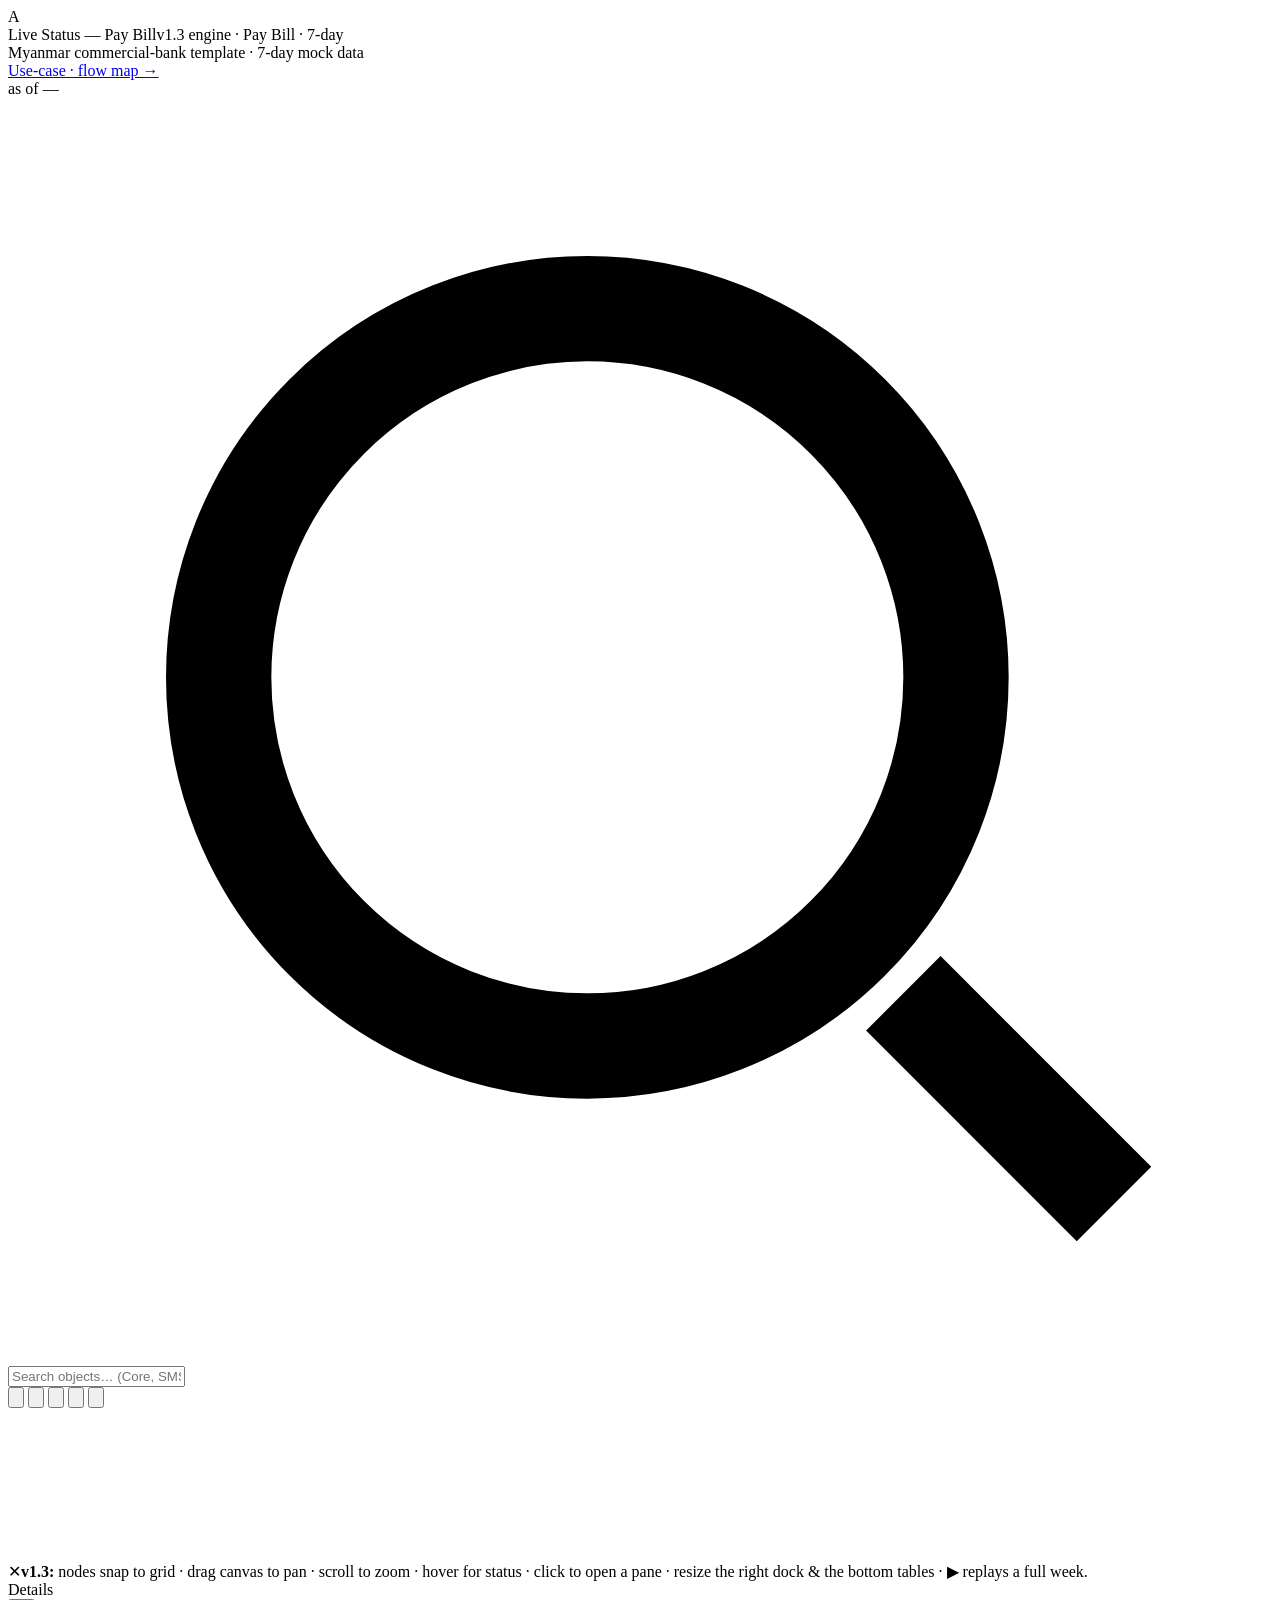
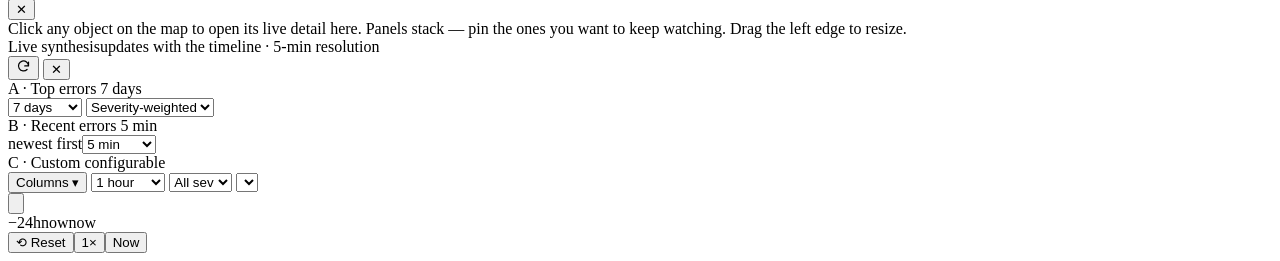
==== index.html @ 9f7d7e4c "Site: pages, assets, docs, tooling (Pay Bill health-check demo)" ====
<!DOCTYPE html>
<html lang="en" data-theme="dark">
<head>
<meta charset="utf-8"/>
<meta name="viewport" content="width=device-width, initial-scale=1"/>
<title>Adeptio Live Status — Pay Bill · Myanmar Bank</title>
<!-- markup + boot only. Styles, data and engine are separate files, all loaded
     with plain <link>/<script src> so this opens straight off disk (file://). -->
<link rel="stylesheet" href="assets/styles.css"/>
</head>
<body>
<div class="app">
  <div class="topbar">
    <div class="brand"><div class="logo">A</div>
      <div><div class="t">Live Status — Pay&nbsp;Bill<span class="ver">v1.3 engine · Pay Bill · 7-day</span></div><div class="s">Myanmar commercial-bank template · 7-day mock data</div></div>
    </div>
    <!--SF-STRIP-START--><a class="navchip" href="flow-instrumentation.html" title="Open the use-case flow map (page 2)">Use-case &middot; flow map &rarr;</a><!--SF-STRIP-END-->
    <div class="spacer"></div>
    <div class="summary" id="summary"></div>
    <div class="freshness"><span class="livedot" id="livedot"></span><span id="asof">as of —</span></div>
    <div class="search"><svg viewBox="0 0 24 24" fill="none" stroke="currentColor" stroke-width="2"><circle cx="11" cy="11" r="7"/><path d="M21 21l-4-4"/></svg><input id="search" placeholder="Search objects… (Core, SMS)" autocomplete="off"/></div>
    <div class="tools">
      <button class="tbtn on" id="tabtoggle" title="Toggle live tables"><svg viewBox="0 0 24 24" fill="none" stroke="currentColor" stroke-width="2"><rect x="3" y="4" width="18" height="16" rx="2"/><path d="M3 10h18M9 10v10M15 10v10"/></svg></button>
      <button class="tbtn" id="zoomout" title="Zoom out"><svg viewBox="0 0 24 24" fill="none" stroke="currentColor" stroke-width="2"><circle cx="11" cy="11" r="7"/><path d="M21 21l-4-4M8 11h6"/></svg></button>
      <button class="tbtn" id="zoomin" title="Zoom in"><svg viewBox="0 0 24 24" fill="none" stroke="currentColor" stroke-width="2"><circle cx="11" cy="11" r="7"/><path d="M21 21l-4-4M11 8v6M8 11h6"/></svg></button>
      <button class="tbtn" id="fit" title="Fit to screen"><svg viewBox="0 0 24 24" fill="none" stroke="currentColor" stroke-width="2"><path d="M4 9V4h5M20 9V4h-5M4 15v5h5M20 15v5h-5"/></svg></button>
      <button class="tbtn" id="theme" title="Toggle light / dark"><svg id="themeicon" viewBox="0 0 24 24" fill="none" stroke="currentColor" stroke-width="2"><path d="M21 12.8A9 9 0 1111.2 3 7 7 0 0021 12.8z"/></svg></button>
    </div>
  </div>

  <div class="stage" id="stage">
    <div class="grid-bg"></div>
    <svg class="canvas" id="canvas"><g id="viewport"><g id="links"></g><g id="nodes"></g></g></svg>
    <div class="hint" id="hint"><span class="x" id="hintx">✕</span><b>v1.3:</b> nodes snap to grid · drag canvas to pan · scroll to zoom · hover for status · click to open a pane · resize the right dock &amp; the bottom tables · ▶ replays a full week.</div>
    <div class="scenario" id="scenario"></div>
    <div class="hovercard" id="hovercard"></div>
    <div class="legend" id="legend"></div>
    <aside class="dock" id="dock">
      <div class="dockresizer" id="dockresizer" title="Drag to resize"></div>
      <div class="dock-h"><span class="t">Details</span><span class="c" id="dockcount"></span>
        <div style="margin-left:auto;display:flex;gap:4px"><button class="iconbtn" id="closeall" title="Close all">✕</button></div>
      </div>
      <div class="dock-body" id="dockbody"><div class="empty">Click any object on the map to open its live detail here. Panels stack — pin the ones you want to keep watching. Drag the left edge to resize.</div></div>
    </aside>
  </div>

  <!-- BOTTOM LIVE TABLES -->
  <div class="bottom" id="bottom">
    <div class="bhandle" id="bhandle" title="Drag to resize height"></div>
    <div class="bhead">
      <span class="bt">Live synthesis</span><span class="bsub" id="bsub">updates with the timeline · 5-min resolution</span>
      <div class="bacts">
        <span class="bsub" id="brefresh"></span>
        <button class="iconbtn" id="brefreshbtn" title="Refresh tables now"><svg viewBox="0 0 24 24" width="15" height="15" fill="none" stroke="currentColor" stroke-width="2" stroke-linecap="round" stroke-linejoin="round"><path d="M20 11a8 8 0 10-2.3 5.7M20 5v6h-6"/></svg></button>
        <button class="iconbtn" id="bclose" title="Close tables">✕</button>
      </div>
    </div>
    <div class="btables" id="btables">
      <section class="btbl" id="tblA" style="width:34%">
        <div class="btbl-h"><span class="tt">A · Top errors <span class="tag" id="aTag">7 days</span></span>
          <div class="ctrls">
            <select class="mini" id="aWin" title="Time frame"><option value="5m">5 min</option><option value="15m">15 min</option><option value="1h">1 hour</option><option value="3h">3 hours</option><option value="6h">6 hours</option><option value="12h">12 hours</option><option value="24h">24 hours</option><option value="2d">2 days</option><option value="7d" selected>7 days</option></select>
            <select class="mini" id="aRank" title="Rank by"><option value="sev">Severity-weighted</option><option value="down">Downtime</option><option value="ev">Event count</option></select>
          </div>
        </div>
        <div class="tblwrap" id="aWrap"></div>
      </section>
      <div class="vdiv" data-l="tblA" style="width:6px;cursor:col-resize;background:transparent"></div>
      <section class="btbl" id="tblB" style="width:34%">
        <div class="btbl-h"><span class="tt">B · Recent errors <span class="tag" id="bTag">5 min</span></span><div class="ctrls"><span class="bsub">newest first</span><select class="mini" id="bWinSel" title="Time frame"><option value="5m" selected>5 min</option><option value="15m">15 min</option><option value="1h">1 hour</option><option value="3h">3 hours</option><option value="6h">6 hours</option><option value="12h">12 hours</option><option value="24h">24 hours</option><option value="2d">2 days</option><option value="7d">7 days</option></select></div></div>
        <div class="tblwrap" id="bWrap"></div>
      </section>
      <div class="vdiv" data-l="tblB" style="width:6px;cursor:col-resize;background:transparent"></div>
      <section class="btbl" id="tblC">
        <div class="btbl-h"><span class="tt">C · Custom <span class="tag">configurable</span></span>
          <div class="ctrls">
            <button class="mini" id="cCols" title="Choose columns">Columns ▾</button>
            <select class="mini" id="cWin" title="Time frame"><option value="5m">5 min</option><option value="15m">15 min</option><option value="1h" selected>1 hour</option><option value="3h">3 hours</option><option value="6h">6 hours</option><option value="12h">12 hours</option><option value="24h">24 hours</option><option value="2d">2 days</option><option value="7d">7 days</option></select>
            <select class="mini" id="cSev" title="Severity"><option value="all">All sev</option><option value="crit">Critical</option><option value="warn">Warn+</option></select>
            <select class="mini" id="cNode" title="Node"></select>
          </div>
        </div>
        <div class="tblwrap" id="cWrap"></div>
        <div class="colmenu" id="colmenu"></div>
      </section>
    </div>
  </div>

  <!-- TIMELINE -->
  <div class="timeline">
    <button class="play" id="playbtn" title="Play / pause 7-day replay"><svg id="playicon" viewBox="0 0 24 24" fill="currentColor"><path d="M8 5v14l11-7z"/></svg></button>
    <div class="tl-mid">
      <div class="tl-top"><span id="tlstart">−24h</span><span class="cur" id="tlcur">now</span><span id="tlend">now</span></div>
      <div class="track" id="track"><div id="bands"></div><div id="hticks"></div><div class="fill" id="fill"></div><div class="head" id="head"></div><div class="ghost" id="ghost"></div></div>
    </div>
    <div class="tl-right"><button class="speed" id="resetbtn" title="Reset all — restart from the beginning">⟲ Reset</button><button class="speed" id="speed" title="Playback speed">1×</button><button class="speed" id="nowbtn" title="Jump to now">Now</button></div>
  </div>
</div>

<!-- 1 · topology + objective definitions (no series) -->
<script src="data/manifest.js"></script>
<!-- 2 · frozen week: seven 288-step day slices, stitched by the engine -->
<script src="data/log_day1.js"></script>
<script src="data/log_day2.js"></script>
<script src="data/log_day3.js"></script>
<script src="data/log_day4.js"></script>
<script src="data/log_day5.js"></script>
<script src="data/log_day6.js"></script>
<script src="data/log_day7.js"></script>
<!-- 3 · engine: hydrate → render → interact -->
<script src="assets/engine.js"></script>
</body>
</html>
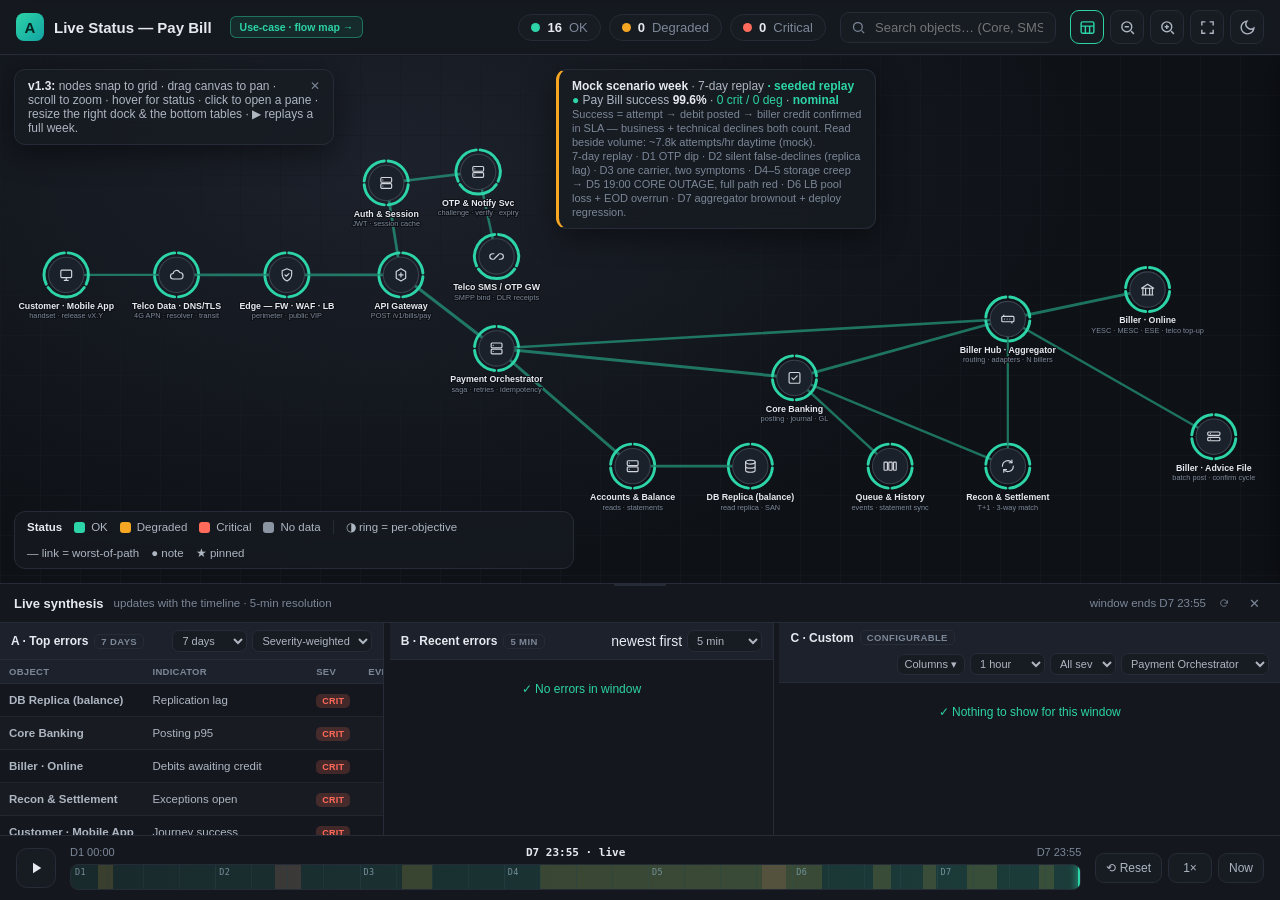
==== commit 3780f768: "Seeded deterministic replay (mulberry32); repo hosts without day logs; docs updated" ====
--- a/index.html
+++ b/index.html
@@ -99,7 +99,13 @@
 
 <!-- 1 · topology + objective definitions (no series) -->
 <script src="data/manifest.js"></script>
-<!-- 2 · frozen week: seven 288-step day slices, stitched by the engine -->
+<!--ADEPTIO-LOGS-START
+     2 · materialised week (OPTIONAL). This repo ships in SEEDED REPLAY mode: the
+     engine regenerates the identical canonical week from ADEPTIO_SEED, so no day
+     files are needed and GitHub Pages serves it with no 404s. To switch to
+     materialised mode, drop data/log_day1..7.js in and delete the two comment
+     delimiters below. See data/README.md. -->
+<!--
 <script src="data/log_day1.js"></script>
 <script src="data/log_day2.js"></script>
 <script src="data/log_day3.js"></script>
@@ -107,6 +113,8 @@
 <script src="data/log_day5.js"></script>
 <script src="data/log_day6.js"></script>
 <script src="data/log_day7.js"></script>
+-->
+<!--ADEPTIO-LOGS-END-->
 <!-- 3 · engine: hydrate → render → interact -->
 <script src="assets/engine.js"></script>
 </body>
--- a/assets/styles.css
+++ b/assets/styles.css
@@ -0,0 +1,195 @@
+/* Adeptio Live Status — Pay Bill · stylesheet (extracted verbatim from the single-file build) */
+:root{
+  --ok:#2dd4a7; --warn:#f5a623; --crit:#ff6b5a; --unk:#8b94a3; --maint:#7aa2ff;
+  --font:-apple-system,BlinkMacSystemFont,"Segoe UI",Roboto,Inter,Arial,sans-serif;
+  --mono:"SF Mono",ui-monospace,Menlo,Consolas,monospace;
+  --dockW:390px; --bh:252px;
+}
+html[data-theme="dark"]{
+  --bg:#0e1116; --bg2:#0b0e13; --panel:#171b22; --panel2:#1c212b; --glass:rgba(23,27,34,.74);
+  --ink:#e6eaf0; --ink2:#aeb6c2; --muted:#7c8798; --line:#262c37; --line2:#2f37436e;
+  --node:#1b212b; --nodeStroke:#39424f; --grid:#171c24; --accent:#2dd4a7; --shadow:0 8px 30px rgba(0,0,0,.45);
+  --chipink:#2dd4a7; --chipbg:rgba(45,212,167,.10); --chipline:rgba(45,212,167,.42);
+  --zebra:rgba(255,255,255,.015);
+}
+html[data-theme="light"]{
+  --bg:#eef1f5; --bg2:#e7ebf0; --panel:#ffffff; --panel2:#f6f8fa; --glass:rgba(255,255,255,.80);
+  --ink:#161a20; --ink2:#3b4452; --muted:#6b7482; --line:#e2e7ee; --line2:#eef1f5;
+  --node:#ffffff; --nodeStroke:#cdd5df; --grid:#e6eaf0; --accent:#0e8a5f; --shadow:0 8px 30px rgba(20,30,50,.12);
+  --ok:#0e8a5f; --warn:#b45309; --crit:#ce3b24; --unk:#6b7280; --maint:#3b62c4; --zebra:rgba(20,30,50,.015);
+  --chipink:#0a6e4c; --chipbg:rgba(14,138,95,.09); --chipline:rgba(14,138,95,.34);
+}
+*{box-sizing:border-box}
+html,body{height:100%;margin:0}
+body{background:var(--bg);color:var(--ink);font-family:var(--font);font-size:14px;overflow:hidden;-webkit-font-smoothing:antialiased}
+button{font-family:inherit;color:inherit}
+.app{display:grid;grid-template-rows:auto 1fr auto auto;height:100vh;width:100vw}
+
+/* top bar */
+.topbar{display:flex;align-items:center;gap:14px;padding:10px 16px;background:var(--glass);backdrop-filter:blur(12px) saturate(140%);border-bottom:1px solid var(--line);z-index:20}
+.brand{display:flex;align-items:center;gap:10px;min-width:0}
+.logo{width:28px;height:28px;border-radius:8px;background:linear-gradient(135deg,#2dd4a7,#12a3a3);color:#04241f;font-weight:800;display:flex;align-items:center;justify-content:center;font-size:15px;flex:0 0 auto}
+.brand .t{font-weight:650;font-size:15px;white-space:nowrap}
+.brand .s{color:var(--muted);font-size:12px;white-space:nowrap}
+.ver{font-size:10.5px;font-weight:700;color:var(--accent);border:1px solid var(--accent);border-radius:6px;padding:1px 6px;margin-left:6px}
+/* page-2 link chip — sits beside the version chip; tuned for both themes */
+.navchip{display:inline-flex;align-items:center;gap:5px;flex:none;font-size:10.5px;font-weight:700;
+  color:var(--chipink);background:var(--chipbg);border:1px solid var(--chipline);border-radius:6px;
+  padding:4px 9px;margin-left:4px;text-decoration:none;white-space:nowrap}
+.navchip:hover{border-color:var(--chipink)}
+.navchip:focus-visible{outline:2px solid var(--chipink);outline-offset:2px}
+.spacer{flex:1}
+.summary{display:flex;gap:8px;align-items:center}
+.scount{display:flex;align-items:center;gap:7px;background:var(--panel);border:1px solid var(--line);border-radius:999px;padding:5px 12px;font-size:13px;font-variant-numeric:tabular-nums}
+.scount .dot{width:9px;height:9px;border-radius:50%}
+.scount b{font-weight:700}
+.freshness{display:flex;align-items:center;gap:7px;color:var(--muted);font-size:12px;white-space:nowrap}
+.livedot{width:8px;height:8px;border-radius:50%;background:var(--ok);animation:pulse 2s infinite}
+@keyframes pulse{0%{box-shadow:0 0 0 0 rgba(45,212,167,.5)}70%{box-shadow:0 0 0 7px rgba(45,212,167,0)}100%{box-shadow:0 0 0 0 rgba(45,212,167,0)}}
+.tools{display:flex;gap:6px;align-items:center}
+.tbtn{width:34px;height:34px;border-radius:9px;border:1px solid var(--line);background:var(--panel);color:var(--ink2);cursor:pointer;display:flex;align-items:center;justify-content:center;transition:.15s}
+.tbtn:hover{border-color:var(--accent);color:var(--ink)}
+.tbtn.on{border-color:var(--accent);color:var(--accent)}
+.tbtn svg{width:17px;height:17px}
+.search{display:flex;align-items:center;gap:7px;background:var(--panel);border:1px solid var(--line);border-radius:9px;padding:6px 10px;min-width:140px}
+.search input{background:none;border:none;outline:none;color:var(--ink);width:100%;font-size:13px}
+.search svg{width:15px;height:15px;color:var(--muted);flex:0 0 auto}
+
+/* stage */
+.stage{position:relative;overflow:hidden;background:radial-gradient(1200px 700px at 30% 20%, var(--panel2), transparent 60%),var(--bg)}
+.grid-bg{position:absolute;inset:0;background-image:linear-gradient(var(--grid) 1px,transparent 1px),linear-gradient(90deg,var(--grid) 1px,transparent 1px);background-size:40px 40px;opacity:.5;pointer-events:none}
+svg.canvas{position:absolute;inset:0;width:100%;height:100%;cursor:grab}
+svg.canvas.panning{cursor:grabbing}
+.link{fill:none;stroke-linecap:round;transition:stroke .4s}
+.link.flow{stroke-dasharray:1 10;animation:dash 1.1s linear infinite}
+@keyframes dash{to{stroke-dashoffset:-22}}
+.node{cursor:pointer}
+.node .body{fill:var(--node);stroke:var(--nodeStroke);stroke-width:1.5;transition:filter .2s}
+.node.sel .body{stroke:var(--accent);stroke-width:2.5}
+.node .ic{stroke:var(--ink);stroke-width:1.7;fill:none;stroke-linecap:round;stroke-linejoin:round;opacity:.9}
+.node .lbl{fill:var(--ink);font-size:12px;font-weight:600;text-anchor:middle;paint-order:stroke;stroke:var(--bg);stroke-width:3px;stroke-linejoin:round}
+.node .ip{fill:var(--muted);font-size:10px;text-anchor:middle;paint-order:stroke;stroke:var(--bg);stroke-width:3px}
+.node.dim{opacity:.28;transition:opacity .2s}
+.arc{fill:none;stroke-width:4;stroke-linecap:round;transition:stroke .4s}
+.notebadge{fill:var(--maint)} .pin{fill:var(--warn)}
+.selring{fill:none;stroke:var(--accent);stroke-width:1.5;opacity:.5;stroke-dasharray:3 4}
+
+.hovercard{position:absolute;z-index:30;min-width:220px;max-width:280px;background:var(--glass);backdrop-filter:blur(14px) saturate(140%);border:1px solid var(--line);border-radius:12px;box-shadow:var(--shadow);padding:11px 13px;pointer-events:none;opacity:0;transform:translateY(4px);transition:opacity .12s,transform .12s}
+.hovercard.on{opacity:1;transform:translateY(0)}
+.hc-h{display:flex;align-items:center;gap:8px;margin-bottom:7px}
+.hc-h .nm{font-weight:650;font-size:13.5px}
+.pill{font-size:10.5px;font-weight:700;padding:2px 8px;border-radius:999px;text-transform:uppercase;letter-spacing:.03em}
+.hc-row{display:flex;align-items:center;gap:8px;margin:5px 0;font-size:12px}
+.hc-row .k{color:var(--ink2);flex:1;min-width:0}
+.hc-row .v{font-variant-numeric:tabular-nums;color:var(--ink);font-family:var(--mono);font-size:11.5px}
+.sd{width:8px;height:8px;border-radius:50%;flex:0 0 auto}
+.hc-foot{margin-top:8px;font-size:11px;color:var(--accent);font-weight:600}
+.spark{display:block}
+
+/* dock */
+.dock{position:absolute;top:0;right:0;bottom:0;width:var(--dockW);max-width:88vw;background:var(--glass);backdrop-filter:blur(16px) saturate(140%);border-left:1px solid var(--line);display:flex;flex-direction:column;transform:translateX(100%);transition:transform .28s cubic-bezier(.4,0,.2,1);z-index:25;box-shadow:var(--shadow)}
+.dock.open{transform:translateX(0)}
+.dockresizer{position:absolute;left:-4px;top:0;bottom:0;width:9px;cursor:col-resize;z-index:26}
+.dockresizer::after{content:"";position:absolute;left:3px;top:50%;transform:translateY(-50%);width:3px;height:44px;border-radius:3px;background:var(--line)}
+.dockresizer:hover::after{background:var(--accent)}
+.dock-h{display:flex;align-items:center;gap:8px;padding:11px 13px;border-bottom:1px solid var(--line)}
+.dock-h .t{font-weight:650;font-size:13px}
+.dock-h .c{color:var(--muted);font-size:12px}
+.dock-body{overflow-y:auto;padding:10px;display:flex;flex-direction:column;gap:10px}
+.pane{background:var(--panel);border:1px solid var(--line);border-radius:12px;overflow:hidden}
+.pane-h{display:flex;align-items:center;gap:9px;padding:10px 12px;border-bottom:1px solid var(--line);background:var(--panel2)}
+.pane-h .ic{width:22px;height:22px;flex:0 0 auto;color:var(--ink2)}
+.pane-h .nm{font-weight:650;font-size:13px}
+.pane-h .meta{font-size:11px;color:var(--muted);font-family:var(--mono)}
+.pane-h .acts{margin-left:auto;display:flex;gap:4px}
+.iconbtn{width:24px;height:24px;border-radius:7px;border:1px solid transparent;background:none;color:var(--muted);cursor:pointer;display:flex;align-items:center;justify-content:center}
+.iconbtn:hover{background:var(--panel2);border-color:var(--line);color:var(--ink)}
+.iconbtn.act{color:var(--warn)}
+.pane-body{padding:10px 12px}
+.obj{padding:8px 0;border-bottom:1px solid var(--line2)}.obj:last-child{border-bottom:none}
+.obj-h{display:flex;align-items:center;gap:8px}
+.obj-h .k{flex:1;font-size:12.5px}.obj-h .v{font-family:var(--mono);font-size:12px;color:var(--ink2)}
+.obj .sub{display:flex;align-items:center;gap:8px;margin-top:5px}.obj .thr{font-size:10.5px;color:var(--muted)}
+.notes label{font-size:11px;color:var(--muted);display:block;margin:2px 0 5px}
+.notes textarea{width:100%;min-height:48px;resize:vertical;background:var(--panel2);border:1px solid var(--line);border-radius:9px;color:var(--ink);padding:8px;font-family:inherit;font-size:12.5px;outline:none}
+.notes textarea:focus{border-color:var(--accent)}
+.empty{padding:26px 16px;text-align:center;color:var(--muted);font-size:12.5px}
+
+/* legend / hint / scenario */
+.legend{position:absolute;left:14px;bottom:14px;display:flex;gap:12px;align-items:center;background:var(--glass);backdrop-filter:blur(12px);border:1px solid var(--line);border-radius:11px;padding:8px 12px;font-size:11.5px;color:var(--ink2);z-index:15;flex-wrap:wrap;max-width:min(560px,68vw)}
+.legend .li{display:flex;align-items:center;gap:6px}.legend .sw{width:11px;height:11px;border-radius:3px}.legend .sep{width:1px;height:14px;background:var(--line)}
+.hint{position:absolute;left:14px;top:14px;background:var(--glass);backdrop-filter:blur(12px);border:1px solid var(--line);border-radius:11px;padding:9px 13px;font-size:12px;color:var(--ink2);z-index:15;max-width:320px;box-shadow:var(--shadow)}
+.hint b{color:var(--ink)}.hint .x{float:right;cursor:pointer;color:var(--muted);margin-left:10px}
+.scenario{position:absolute;top:14px;right:calc(var(--dockW) + 14px);background:var(--glass);backdrop-filter:blur(12px);border:1px solid var(--line);border-left:3px solid var(--warn);border-radius:11px;padding:9px 13px;font-size:12px;color:var(--ink2);z-index:14;max-width:320px;transition:right .28s;box-shadow:var(--shadow)}
+.scenario.wide{right:14px}.scenario b{color:var(--ink)}
+
+/* bottom live tables */
+.bottom{position:relative;min-width:0;height:var(--bh);background:var(--glass);backdrop-filter:blur(12px);border-top:1px solid var(--line);display:flex;flex-direction:column;z-index:18}
+.bottom.closed{display:none}
+.bhandle{position:absolute;top:-4px;left:0;right:0;height:8px;cursor:row-resize;z-index:5}
+.bhandle::after{content:"";position:absolute;top:3px;left:50%;transform:translateX(-50%);width:52px;height:3px;border-radius:3px;background:var(--line)}
+.bhandle:hover::after{background:var(--accent)}
+.bhead{display:flex;align-items:center;gap:10px;padding:7px 14px;border-bottom:1px solid var(--line)}
+.bhead .bt{font-weight:650;font-size:13px}
+.bhead .bsub{color:var(--muted);font-size:11.5px}
+.bhead .bacts{margin-left:auto;display:flex;gap:6px;align-items:center}
+.btables{flex:1;display:flex;min-height:0}
+.btbl{display:flex;flex-direction:column;min-width:200px;min-height:0;border-right:1px solid var(--line)}
+.btbl:last-child{border-right:none}
+.btbl-h{display:flex;align-items:center;gap:8px;padding:7px 11px;border-bottom:1px solid var(--line);background:var(--panel2);flex-wrap:wrap}
+.btbl-h .tt{font-weight:650;font-size:12px;display:flex;align-items:center;gap:6px}
+.btbl-h .tag{font-size:9.5px;font-weight:700;text-transform:uppercase;letter-spacing:.04em;color:var(--muted);border:1px solid var(--line);border-radius:5px;padding:1px 6px}
+.btbl-h .ctrls{margin-left:auto;display:flex;gap:5px;align-items:center;flex-wrap:wrap}
+.mini{font-size:11px;border:1px solid var(--line);background:var(--panel);color:var(--ink2);border-radius:7px;padding:3px 7px;cursor:pointer}
+.mini:hover{border-color:var(--accent);color:var(--ink)}
+.mini.sel{border-color:var(--accent);color:var(--accent)}
+select.mini{padding:3px 5px}
+.tblwrap{overflow:auto;flex:1;min-height:0}
+table.dt{width:100%;border-collapse:collapse;font-size:11.5px}
+table.dt thead th{position:sticky;top:0;background:var(--panel2);text-align:left;font-size:9.5px;letter-spacing:.03em;text-transform:uppercase;color:var(--muted);font-weight:600;padding:6px 9px;border-bottom:1px solid var(--line);white-space:nowrap;cursor:pointer;user-select:none}
+table.dt thead th.num{text-align:right}
+table.dt thead th .ar{opacity:.5;font-size:8px}
+table.dt tbody td{padding:6px 9px;border-bottom:1px solid var(--line2);white-space:nowrap;color:var(--ink2)}
+table.dt tbody td.num{text-align:right;font-family:var(--mono);font-variant-numeric:tabular-nums;color:var(--ink)}
+table.dt tbody tr{cursor:pointer}
+table.dt tbody tr:nth-child(even){background:var(--zebra)}
+table.dt tbody tr:hover{background:var(--panel2)}
+table.dt tbody tr.flash{animation:flash 1.4s ease-out}
+@keyframes flash{0%{background:color-mix(in srgb,var(--warn) 30%,transparent)}100%{background:transparent}}
+.sevchip{font-size:9px;font-weight:800;letter-spacing:.03em;padding:2px 6px;border-radius:5px;text-transform:uppercase}
+.sevchip.crit{background:color-mix(in srgb,var(--crit) 20%,transparent);color:var(--crit)}
+.sevchip.warn{background:color-mix(in srgb,var(--warn) 22%,transparent);color:var(--warn)}
+.sevchip.ok{background:color-mix(in srgb,var(--ok) 20%,transparent);color:var(--ok)}
+.objcell{color:var(--ink);font-weight:600}
+.tbl-empty{padding:22px;text-align:center;color:var(--ok);font-size:12px}
+.tbl-empty.warnc{color:var(--muted)}
+.colmenu{position:absolute;background:var(--panel);border:1px solid var(--line);border-radius:10px;box-shadow:var(--shadow);padding:8px;z-index:40;font-size:12px;display:none;max-height:230px;overflow:auto}
+.colmenu.on{display:block}
+.colmenu label{display:flex;gap:7px;align-items:center;padding:3px 5px;cursor:pointer;white-space:nowrap}
+.spin svg{animation:spin .6s ease}
+@keyframes spin{to{transform:rotate(360deg)}}
+
+/* timeline */
+.timeline{display:flex;align-items:center;gap:14px;padding:10px 16px;background:var(--glass);backdrop-filter:blur(12px);border-top:1px solid var(--line);z-index:20}
+.play{width:40px;height:40px;border-radius:11px;border:1px solid var(--line);background:var(--panel);color:var(--ink);cursor:pointer;display:flex;align-items:center;justify-content:center;flex:0 0 auto}
+.play:hover{border-color:var(--accent)}.play svg{width:18px;height:18px}
+.tl-mid{flex:1;min-width:0}
+.tl-top{display:flex;justify-content:space-between;font-size:11px;color:var(--muted);margin-bottom:5px;font-variant-numeric:tabular-nums}
+.tl-top .cur{color:var(--ink);font-weight:650;font-family:var(--mono)}
+.track{position:relative;height:26px;border-radius:8px;background:var(--panel);border:1px solid var(--line);cursor:pointer;overflow:hidden}
+.track .fill{position:absolute;top:0;bottom:0;left:0;background:linear-gradient(90deg,rgba(45,212,167,.08),rgba(45,212,167,.18));border-right:2px solid var(--accent)}
+.track .band{position:absolute;top:0;bottom:0;opacity:.16}
+.track .htick{position:absolute;top:0;bottom:0;width:0;border-left:1px solid var(--line);opacity:.5}
+.track .dtick{position:absolute;top:0;bottom:0;width:0;border-left:1px solid var(--line2)}
+.track .dlbl{position:absolute;top:2px;padding-left:4px;font-size:8.5px;font-family:var(--mono);letter-spacing:.04em;color:var(--muted);pointer-events:none;user-select:none}
+.head{position:absolute;top:-4px;width:4px;height:34px;background:var(--accent);border-radius:3px;transform:translateX(-2px);box-shadow:0 0 8px var(--accent)}
+.tl-right{display:flex;gap:6px;align-items:center;flex:0 0 auto}
+.speed{border:1px solid var(--line);background:var(--panel);color:var(--ink2);border-radius:9px;padding:7px 10px;cursor:pointer;font-size:12px;min-width:44px}.speed:hover{border-color:var(--accent)}
+.ghost{position:absolute;bottom:30px;transform:translateX(-50%);background:var(--panel);border:1px solid var(--line);border-radius:7px;padding:3px 7px;font-size:11px;font-family:var(--mono);color:var(--ink);pointer-events:none;opacity:0;transition:opacity .1s;white-space:nowrap;z-index:5}.ghost.on{opacity:1}
+@media(max-width:820px){.dock{width:100vw}.scenario{display:none}.summary .scount .lbl{display:none}}
+/* Narrow desktops (kept last so it wins on source order): the top bar had ~2px of slack before the page-2 chip was
+   added, so shed the most redundant items first. The version chip repeats the
+   brand subtitle, and freshness repeats the timeline clock. */
+@media(max-width:1400px){ .ver{display:none} }
+@media(max-width:1300px){ .freshness{display:none} .brand .s{display:none} }
+.brand{overflow:hidden}   /* guard: clip the brand rather than paint over the chip */
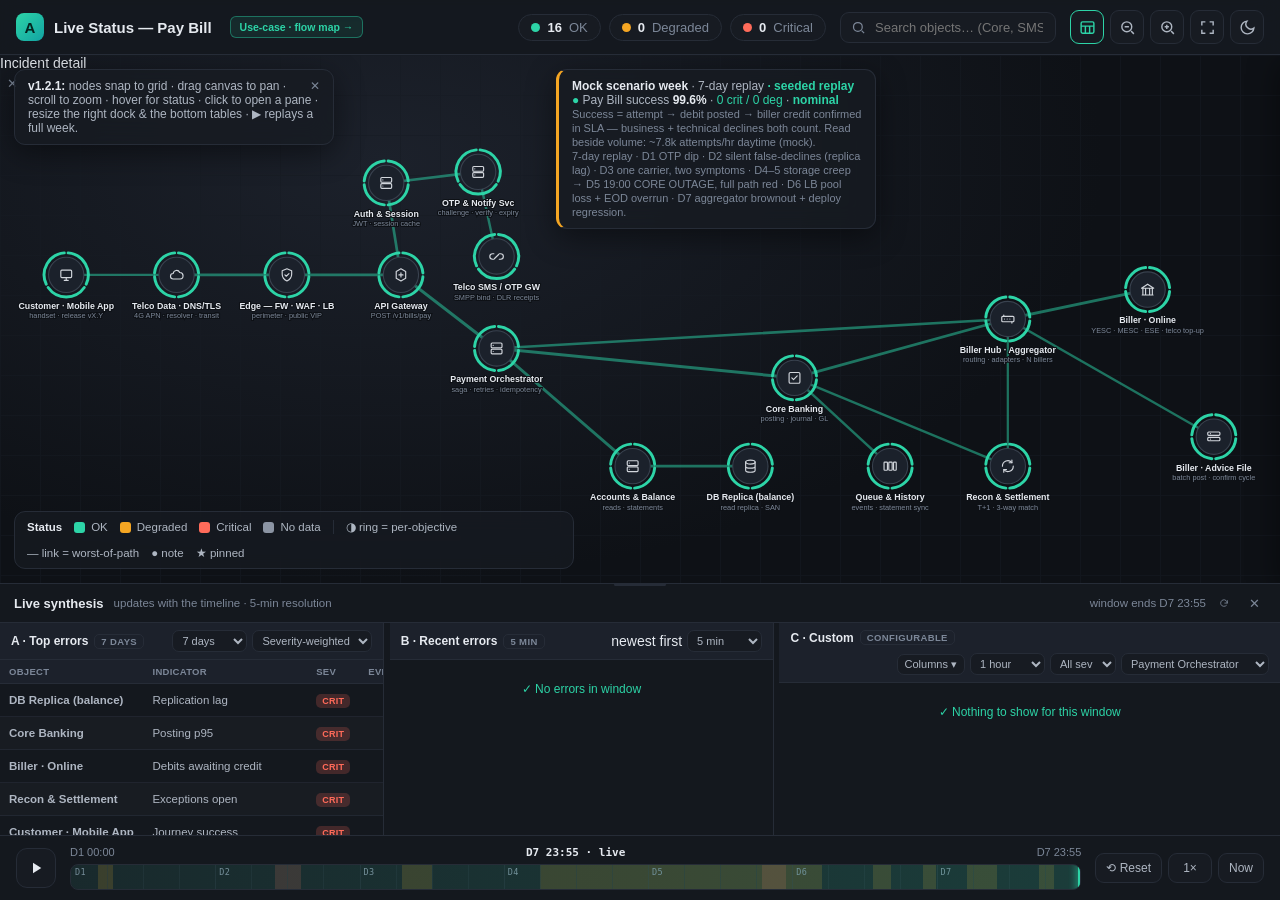
==== commit edb0450e: "v1.2.1: full-series graphs + play cursor, Monitors Object Info dock, incident RCA popup, window clam" ====
--- a/index.html
+++ b/index.html
@@ -12,7 +12,7 @@
 <div class="app">
   <div class="topbar">
     <div class="brand"><div class="logo">A</div>
-      <div><div class="t">Live Status — Pay&nbsp;Bill<span class="ver">v1.3 engine · Pay Bill · 7-day</span></div><div class="s">Myanmar commercial-bank template · 7-day mock data</div></div>
+      <div><div class="t">Live Status — Pay&nbsp;Bill<span class="ver">v1.2.1 · Pay Bill · 7-day</span></div><div class="s">Myanmar commercial-bank template · 7-day mock data</div></div>
     </div>
     <!--SF-STRIP-START--><a class="navchip" href="flow-instrumentation.html" title="Open the use-case flow map (page 2)">Use-case &middot; flow map &rarr;</a><!--SF-STRIP-END-->
     <div class="spacer"></div>
@@ -31,13 +31,20 @@
   <div class="stage" id="stage">
     <div class="grid-bg"></div>
     <svg class="canvas" id="canvas"><g id="viewport"><g id="links"></g><g id="nodes"></g></g></svg>
-    <div class="hint" id="hint"><span class="x" id="hintx">✕</span><b>v1.3:</b> nodes snap to grid · drag canvas to pan · scroll to zoom · hover for status · click to open a pane · resize the right dock &amp; the bottom tables · ▶ replays a full week.</div>
+    <div class="hint" id="hint"><span class="x" id="hintx">✕</span><b>v1.2.1:</b> nodes snap to grid · drag canvas to pan · scroll to zoom · hover for status · click to open a pane · resize the right dock &amp; the bottom tables · ▶ replays a full week.</div>
     <div class="scenario" id="scenario"></div>
     <div class="hovercard" id="hovercard"></div>
     <div class="legend" id="legend"></div>
+    <!-- F3 · incident / RCA panel — left slide-in, mirrors the right dock.
+         Opened by clicking a row in the bottom tables; ✕ or Esc closes it. -->
+    <aside class="rcapanel" id="rcapanel" aria-hidden="true">
+      <div class="rca-h"><span class="t">Incident detail</span>
+        <button class="iconbtn" id="rcaclose" title="Close (Esc)">✕</button></div>
+      <div class="rca-body" id="rcabody"></div>
+    </aside>
     <aside class="dock" id="dock">
       <div class="dockresizer" id="dockresizer" title="Drag to resize"></div>
-      <div class="dock-h"><span class="t">Details</span><span class="c" id="dockcount"></span>
+      <div class="dock-h"><span class="t">Monitors Object Info</span><span class="c" id="dockcount"></span>
         <div style="margin-left:auto;display:flex;gap:4px"><button class="iconbtn" id="closeall" title="Close all">✕</button></div>
       </div>
       <div class="dock-body" id="dockbody"><div class="empty">Click any object on the map to open its live detail here. Panels stack — pin the ones you want to keep watching. Drag the left edge to resize.</div></div>
@@ -99,6 +106,9 @@
 
 <!-- 1 · topology + objective definitions (no series) -->
 <script src="data/manifest.js"></script>
+<!-- 1b · RCA metadata: per-object description / page / systems / owner, and the
+     first-checks + questions behind every "<nodeId>.<objective label>" key. -->
+<script src="data/rcameta.js"></script>
 <!--ADEPTIO-LOGS-START
      2 · materialised week (OPTIONAL). This repo ships in SEEDED REPLAY mode: the
      engine regenerates the identical canonical week from ADEPTIO_SEED, so no day
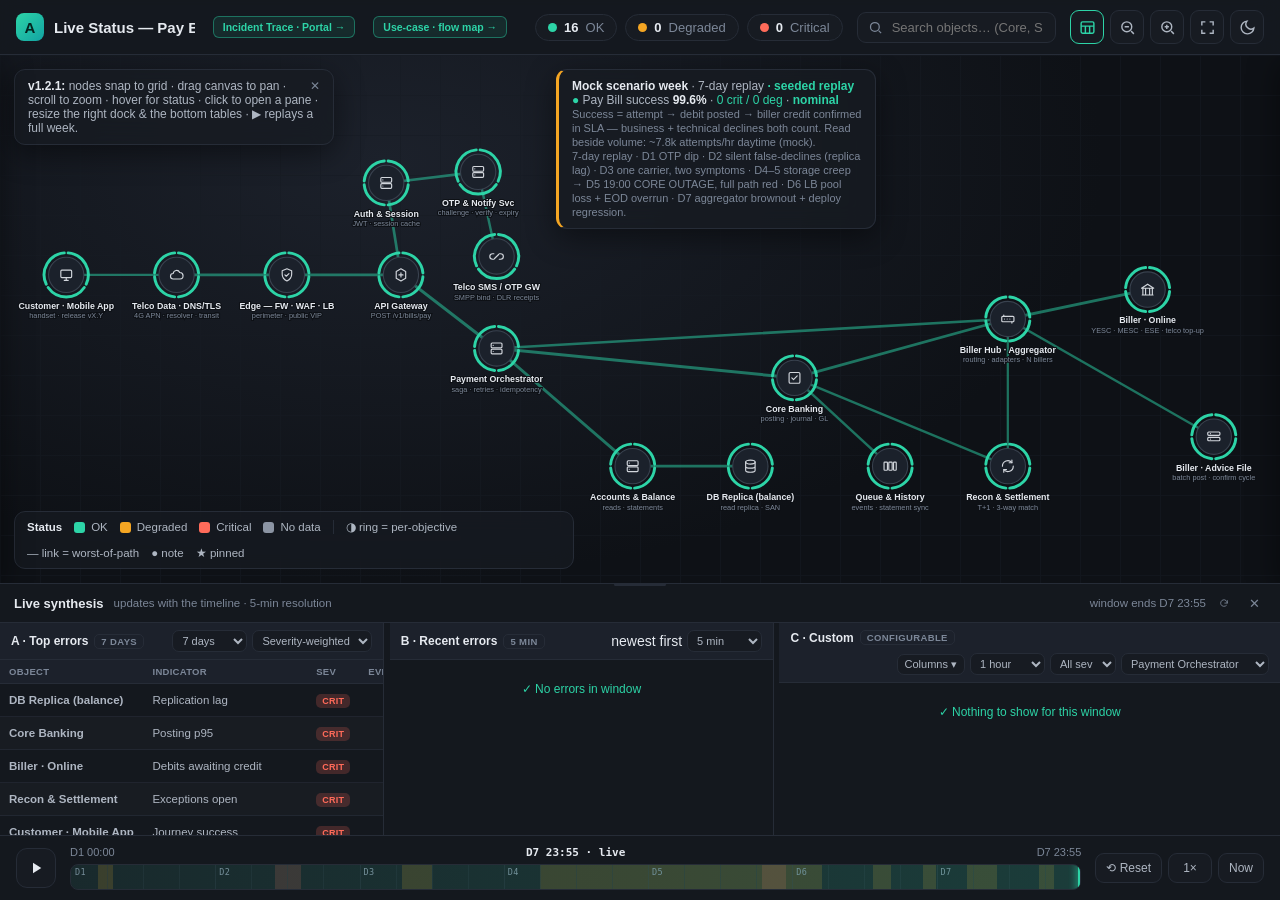
==== commit a4119a7d: "v1.2.1: Incident Trace portal — page + docs wiring (1/3)" ====
--- a/index.html
+++ b/index.html
@@ -3,6 +3,7 @@
 <head>
 <meta charset="utf-8"/>
 <meta name="viewport" content="width=device-width, initial-scale=1"/>
+<link rel="icon" href="data:,"/>
 <title>Adeptio Live Status — Pay Bill · Myanmar Bank</title>
 <!-- markup + boot only. Styles, data and engine are separate files, all loaded
      with plain <link>/<script src> so this opens straight off disk (file://). -->
@@ -14,7 +15,7 @@
     <div class="brand"><div class="logo">A</div>
       <div><div class="t">Live Status — Pay&nbsp;Bill<span class="ver">v1.2.1 · Pay Bill · 7-day</span></div><div class="s">Myanmar commercial-bank template · 7-day mock data</div></div>
     </div>
-    <!--SF-STRIP-START--><a class="navchip" href="flow-instrumentation.html" title="Open the use-case flow map (page 2)">Use-case &middot; flow map &rarr;</a><!--SF-STRIP-END-->
+    <!--SF-STRIP-START--><a class="navchip main" href="incident-trace.html" title="Open the Incident Trace portal (page 3)">Incident Trace &middot; Portal &rarr;</a><a class="navchip" href="flow-instrumentation.html" title="Open the use-case flow map (page 2)">Use-case &middot; flow map &rarr;</a><!--SF-STRIP-END-->
     <div class="spacer"></div>
     <div class="summary" id="summary"></div>
     <div class="freshness"><span class="livedot" id="livedot"></span><span id="asof">as of —</span></div>
@@ -109,6 +110,9 @@
 <!-- 1b · RCA metadata: per-object description / page / systems / owner, and the
      first-checks + questions behind every "<nodeId>.<objective label>" key. -->
 <script src="data/rcameta.js"></script>
+<!-- 1c · Incident Trace tickets (page 3 seed). The dashboard only reads
+     byWindow + the matched ticket's header fields for the RCA trace card. -->
+<script src="data/tickets.js"></script>
 <!--ADEPTIO-LOGS-START
      2 · materialised week (OPTIONAL). This repo ships in SEEDED REPLAY mode: the
      engine regenerates the identical canonical week from ADEPTIO_SEED, so no day
--- a/assets/styles.css
+++ b/assets/styles.css
@@ -3,7 +3,7 @@
   --ok:#2dd4a7; --warn:#f5a623; --crit:#ff6b5a; --unk:#8b94a3; --maint:#7aa2ff;
   --font:-apple-system,BlinkMacSystemFont,"Segoe UI",Roboto,Inter,Arial,sans-serif;
   --mono:"SF Mono",ui-monospace,Menlo,Consolas,monospace;
-  --dockW:390px; --bh:252px;
+  --dockW:390px; --bh:252px; --rcaW:380px;
 }
 html[data-theme="dark"]{
   --bg:#0e1116; --bg2:#0b0e13; --panel:#171b22; --panel2:#1c212b; --glass:rgba(23,27,34,.74);
@@ -85,6 +85,9 @@
 .sd{width:8px;height:8px;border-radius:50%;flex:0 0 auto}
 .hc-foot{margin-top:8px;font-size:11px;color:var(--accent);font-weight:600}
 .spark{display:block}
+/* F1: hover-card objectives carry the same full-week graph as the dock */
+.hc-item{margin:7px 0}
+.hc-item .hc-row{margin:0 0 2px}
 
 /* dock */
 .dock{position:absolute;top:0;right:0;bottom:0;width:var(--dockW);max-width:88vw;background:var(--glass);backdrop-filter:blur(16px) saturate(140%);border-left:1px solid var(--line);display:flex;flex-direction:column;transform:translateX(100%);transition:transform .28s cubic-bezier(.4,0,.2,1);z-index:25;box-shadow:var(--shadow)}
@@ -95,8 +98,12 @@
 .dock-h{display:flex;align-items:center;gap:8px;padding:11px 13px;border-bottom:1px solid var(--line)}
 .dock-h .t{font-weight:650;font-size:13px}
 .dock-h .c{color:var(--muted);font-size:12px}
-.dock-body{overflow-y:auto;padding:10px;display:flex;flex-direction:column;gap:10px}
-.pane{background:var(--panel);border:1px solid var(--line);border-radius:12px;overflow:hidden}
+/* F2a: flex items default to min-height:auto, which stopped the body shrinking
+   below its content — the stacked panes overflowed the dock and everything past
+   the first objective was cut off. flex:1 1 auto + min-height:0 lets the body
+   take the leftover height and scroll, so panes render at natural height. */
+.dock-body{flex:1 1 auto;min-height:0;overflow-y:auto;padding:10px;display:flex;flex-direction:column;gap:10px}
+.pane{background:var(--panel);border:1px solid var(--line);border-radius:12px;overflow:hidden;flex:0 0 auto}
 .pane-h{display:flex;align-items:center;gap:9px;padding:10px 12px;border-bottom:1px solid var(--line);background:var(--panel2)}
 .pane-h .ic{width:22px;height:22px;flex:0 0 auto;color:var(--ink2)}
 .pane-h .nm{font-weight:650;font-size:13px}
@@ -109,11 +116,71 @@
 .obj{padding:8px 0;border-bottom:1px solid var(--line2)}.obj:last-child{border-bottom:none}
 .obj-h{display:flex;align-items:center;gap:8px}
 .obj-h .k{flex:1;font-size:12.5px}.obj-h .v{font-family:var(--mono);font-size:12px;color:var(--ink2)}
-.obj .sub{display:flex;align-items:center;gap:8px;margin-top:5px}.obj .thr{font-size:10.5px;color:var(--muted)}
+/* the graph gets the pane's full inner width; the threshold caption sits under it */
+.obj .sub{margin-top:6px}
+.obj .thr{display:block;margin-top:4px;font-size:10.5px;color:var(--muted)}
+/* F2c · "About this object" — body text that is editable in place, session-only */
+.about{padding-bottom:9px;margin-bottom:2px;border-bottom:1px solid var(--line2)}
+.about label{font-size:11px;color:var(--muted);display:flex;align-items:center;gap:7px;margin:0 0 4px}
+.about .aff{font-size:10px;opacity:.7}
+.abouttx{display:block;width:100%;min-height:34px;resize:vertical;overflow:hidden;background:transparent;
+  border:1px solid transparent;border-radius:8px;color:var(--ink2);padding:6px 7px;font-family:inherit;
+  font-size:12px;line-height:1.5;outline:none}
+.abouttx:hover{border-color:var(--line);background:var(--panel2)}
+.abouttx:focus{border-color:var(--accent);background:var(--panel2);color:var(--ink)}
 .notes label{font-size:11px;color:var(--muted);display:block;margin:2px 0 5px}
 .notes textarea{width:100%;min-height:48px;resize:vertical;background:var(--panel2);border:1px solid var(--line);border-radius:9px;color:var(--ink);padding:8px;font-family:inherit;font-size:12.5px;outline:none}
 .notes textarea:focus{border-color:var(--accent)}
 .empty{padding:26px 16px;text-align:center;color:var(--muted);font-size:12.5px}
+
+/* F3 · incident / RCA panel — left slide-in, mirrors the right dock */
+.rcapanel{position:absolute;top:0;left:0;bottom:0;width:var(--rcaW);max-width:92vw;background:var(--glass);
+  backdrop-filter:blur(16px) saturate(140%);border-right:1px solid var(--line);display:flex;flex-direction:column;
+  transform:translateX(-100%);transition:transform .28s cubic-bezier(.4,0,.2,1);z-index:26;box-shadow:var(--shadow)}
+.rcapanel.open{transform:translateX(0)}
+.rca-h{display:flex;align-items:center;gap:8px;padding:11px 13px;border-bottom:1px solid var(--line);flex:0 0 auto}
+.rca-h .t{font-weight:650;font-size:13px}
+.rca-h .iconbtn{margin-left:auto}
+.rca-body{flex:1 1 auto;min-height:0;overflow-y:auto;padding:12px 13px}
+.rsec{margin-bottom:15px}
+.rsec h4{margin:0 0 7px;font-size:10.5px;text-transform:uppercase;letter-spacing:.05em;color:var(--muted);
+  font-weight:700;display:flex;align-items:center;gap:7px}
+.rsec .rn{display:inline-flex;align-items:center;justify-content:center;width:15px;height:15px;border-radius:4px;
+  background:var(--chipbg);color:var(--chipink);font-size:9px;font-weight:800}
+.rsec h5{margin:11px 0 5px;font-size:10.5px;text-transform:uppercase;letter-spacing:.05em;color:var(--muted);font-weight:700}
+.rhead{display:flex;align-items:center;gap:7px;flex-wrap:wrap;margin-bottom:3px}
+.rhead .robj{font-weight:650;font-size:13px;color:var(--ink)}
+.rhead .rind{font-size:12px;color:var(--ink2)}
+.rwin{font-size:10.5px;color:var(--muted);margin-bottom:8px;font-family:var(--mono)}
+.rstats{display:grid;grid-template-columns:1fr 1fr;gap:6px 8px;margin-bottom:9px}
+.rstats>div{display:flex;flex-direction:column;gap:1px;background:var(--panel);border:1px solid var(--line);
+  border-radius:8px;padding:5px 8px;min-width:0}
+.rk{font-size:9.5px;text-transform:uppercase;letter-spacing:.04em;color:var(--muted);font-weight:600}
+.rv{font-size:12px;color:var(--ink);font-family:var(--mono);overflow-wrap:anywhere}
+.rmut{color:var(--muted)}
+.rspark{background:var(--panel);border:1px solid var(--line);border-radius:8px;padding:5px 6px}
+.rcap{font-size:10.5px;color:var(--muted);margin-top:4px}
+.rpage{font-size:12px;color:var(--ink2);line-height:1.5;margin-bottom:7px}
+.rchips{display:flex;flex-wrap:wrap;gap:5px;margin-bottom:8px}
+.syschip{font-size:11px;font-weight:600;color:var(--chipink);background:var(--chipbg);border:1px solid var(--chipline);
+  border-radius:6px;padding:3px 8px;cursor:pointer;font-family:inherit}
+.syschip:hover{border-color:var(--chipink)}
+.rflow{font-size:11px;font-weight:700;color:var(--chipink);text-decoration:none}
+.rflow:hover{text-decoration:underline}
+.rlist{margin:0;padding-left:16px}
+.rlist li{font-size:12px;color:var(--ink2);line-height:1.5;margin-bottom:5px}
+.rlist.q li{color:var(--ink)}
+.rnone{font-size:12px;color:var(--muted)}
+.rown{display:flex;flex-direction:column;gap:5px;margin-bottom:7px}
+.rown>div{display:flex;gap:8px;align-items:baseline}
+.rown .rk{flex:0 0 60px}
+.rown .rv{font-family:inherit;font-size:12px;color:var(--ink2)}
+.resc{font-size:11.5px;color:var(--ink2);line-height:1.5;background:var(--panel);border:1px solid var(--line);
+  border-radius:8px;padding:6px 8px}
+.resc .rk{display:block;margin-bottom:2px}
+/* keep the stage furniture clear of the panel while it is open */
+.hint,.legend{transition:left .28s}
+body.rca-open .hint,body.rca-open .legend{left:calc(var(--rcaW) + 14px)}
 
 /* legend / hint / scenario */
 .legend{position:absolute;left:14px;bottom:14px;display:flex;gap:12px;align-items:center;background:var(--glass);backdrop-filter:blur(12px);border:1px solid var(--line);border-radius:11px;padding:8px 12px;font-size:11.5px;color:var(--ink2);z-index:15;flex-wrap:wrap;max-width:min(560px,68vw)}
@@ -186,7 +253,8 @@
 .tl-right{display:flex;gap:6px;align-items:center;flex:0 0 auto}
 .speed{border:1px solid var(--line);background:var(--panel);color:var(--ink2);border-radius:9px;padding:7px 10px;cursor:pointer;font-size:12px;min-width:44px}.speed:hover{border-color:var(--accent)}
 .ghost{position:absolute;bottom:30px;transform:translateX(-50%);background:var(--panel);border:1px solid var(--line);border-radius:7px;padding:3px 7px;font-size:11px;font-family:var(--mono);color:var(--ink);pointer-events:none;opacity:0;transition:opacity .1s;white-space:nowrap;z-index:5}.ghost.on{opacity:1}
-@media(max-width:820px){.dock{width:100vw}.scenario{display:none}.summary .scount .lbl{display:none}}
+@media(max-width:820px){.dock{width:100vw}.rcapanel{width:100vw}.scenario{display:none}.summary .scount .lbl{display:none}
+  body.rca-open .hint,body.rca-open .legend{left:14px}}
 /* Narrow desktops (kept last so it wins on source order): the top bar had ~2px of slack before the page-2 chip was
    added, so shed the most redundant items first. The version chip repeats the
    brand subtitle, and freshness repeats the timeline clock. */
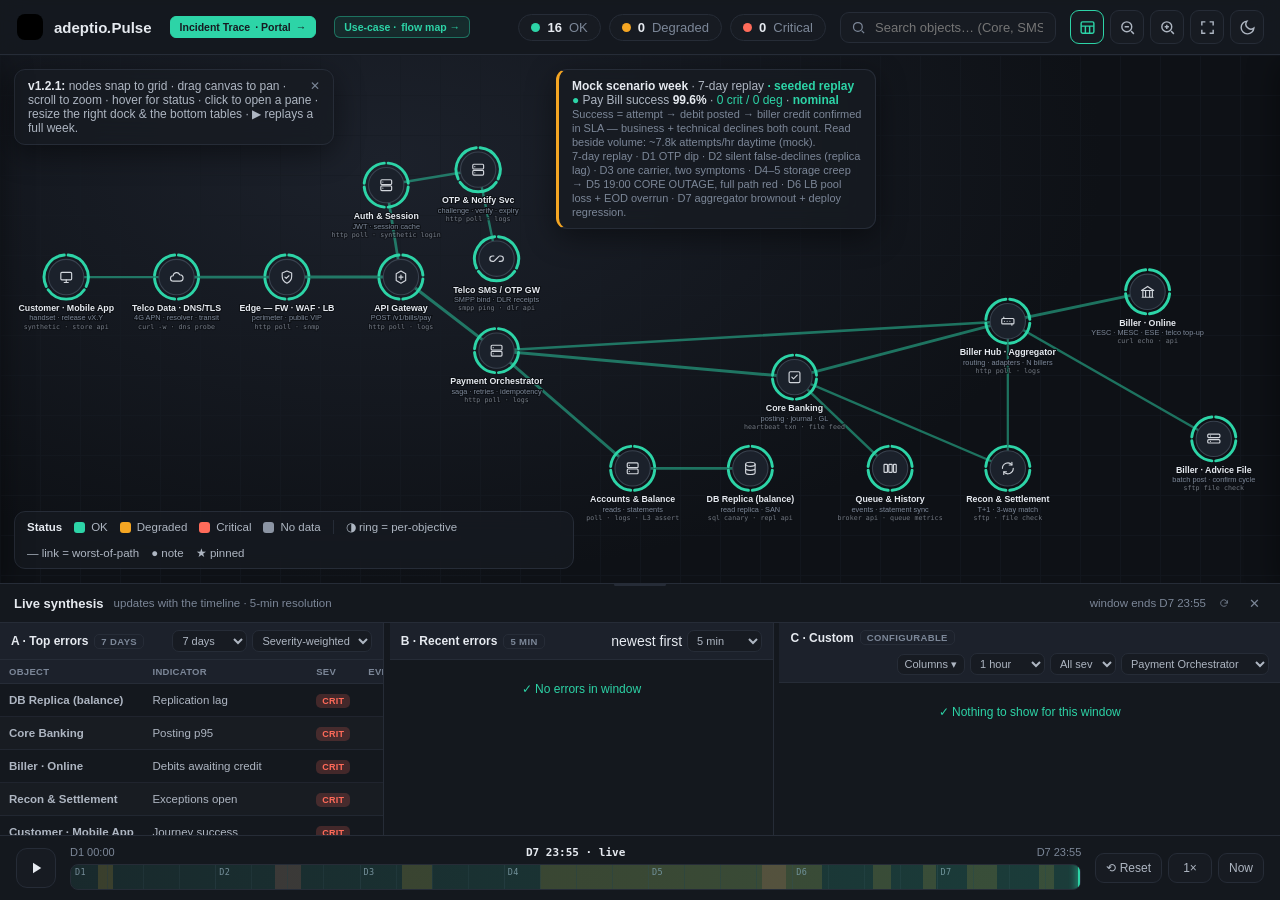
==== commit d84fa062: "main: ADEPTIO Pulse rebrand (1/3 — pages)" ====
--- a/index.html
+++ b/index.html
@@ -4,7 +4,7 @@
 <meta charset="utf-8"/>
 <meta name="viewport" content="width=device-width, initial-scale=1"/>
 <link rel="icon" href="data:,"/>
-<title>Adeptio Live Status — Pay Bill · Myanmar Bank</title>
+<title>ADEPTIO Pulse — Flow Inspection : Mobile Payment Module</title>
 <!-- markup + boot only. Styles, data and engine are separate files, all loaded
      with plain <link>/<script src> so this opens straight off disk (file://). -->
 <link rel="stylesheet" href="assets/styles.css"/>
@@ -12,10 +12,16 @@
 <body>
 <div class="app">
   <div class="topbar">
-    <div class="brand"><div class="logo">A</div>
-      <div><div class="t">Live Status — Pay&nbsp;Bill<span class="ver">v1.2.1 · Pay Bill · 7-day</span></div><div class="s">Myanmar commercial-bank template · 7-day mock data</div></div>
+    <div class="brand">
+      <!-- ADEPTIO Pulse mark: rounded-square badge + ECG trace (flat → spike → flat).
+           Chrome only — stroked in the chrome/link accent, never a status colour. -->
+      <svg class="pulsemark" width="28" height="28" viewBox="0 0 28 28" role="img" aria-label="ADEPTIO Pulse">
+        <rect class="pm-badge" x="1" y="1" width="26" height="26" rx="8"/>
+        <path class="pm-trace" d="M4.6 14.5H9.6L11.6 8L14.6 20.6L16.6 14.5H23.4"/>
+      </svg>
+      <div><div class="t"><span class="wm">adeptio<i>.</i></span><span class="pulseword">Pulse</span></div><div class="s">Flow Inspection : Mobile Payment Module</div></div>
     </div>
-    <!--SF-STRIP-START--><a class="navchip main" href="incident-trace.html" title="Open the Incident Trace portal (page 3)">Incident Trace &middot; Portal &rarr;</a><a class="navchip" href="flow-instrumentation.html" title="Open the use-case flow map (page 2)">Use-case &middot; flow map &rarr;</a><!--SF-STRIP-END-->
+    <!--SF-STRIP-START--><a class="navchip main" href="incident-trace.html" title="Open the Incident Trace portal (page 3)">Incident Trace<span class="chiplong"> &middot; Portal</span> &rarr;</a><a class="navchip" href="flow-instrumentation.html" title="Open the use-case flow map (page 2)"><span class="chiplong">Use-case &middot; </span>flow map &rarr;</a><!--SF-STRIP-END-->
     <div class="spacer"></div>
     <div class="summary" id="summary"></div>
     <div class="freshness"><span class="livedot" id="livedot"></span><span id="asof">as of —</span></div>
--- a/assets/styles.css
+++ b/assets/styles.css
@@ -38,6 +38,10 @@
   padding:4px 9px;margin-left:4px;text-decoration:none;white-space:nowrap}
 .navchip:hover{border-color:var(--chipink)}
 .navchip:focus-visible{outline:2px solid var(--chipink);outline-offset:2px}
+/* the portal is the primary cross-page destination — filled, not outlined */
+.navchip.main{color:var(--panel);background:var(--chipink);border-color:var(--chipink)}
+html[data-theme="light"] .navchip.main{color:#fff}
+.navchip.main:hover{filter:brightness(1.08)}
 .spacer{flex:1}
 .summary{display:flex;gap:8px;align-items:center}
 .scount{display:flex;align-items:center;gap:7px;background:var(--panel);border:1px solid var(--line);border-radius:999px;padding:5px 12px;font-size:13px;font-variant-numeric:tabular-nums}
@@ -69,6 +73,10 @@
 .node .ic{stroke:var(--ink);stroke-width:1.7;fill:none;stroke-linecap:round;stroke-linejoin:round;opacity:.9}
 .node .lbl{fill:var(--ink);font-size:12px;font-weight:600;text-anchor:middle;paint-order:stroke;stroke:var(--bg);stroke-width:3px;stroke-linejoin:round}
 .node .ip{fill:var(--muted);font-size:10px;text-anchor:middle;paint-order:stroke;stroke:var(--bg);stroke-width:3px}
+/* third label line — polling / collection method. Deliberately quieter than the
+   subtitle: smaller, mono, half-toned slate. --ink2 at .62 renders dimmer than
+   .ip in BOTH themes while still clearing 3:1 at 9px (muted at .55 was ~2:1). */
+.node .pm{fill:var(--ink2);opacity:.62;font-size:9px;font-family:ui-monospace,SFMono-Regular,Menlo,Consolas,monospace;letter-spacing:.01em;text-anchor:middle;paint-order:stroke;stroke:var(--bg);stroke-width:3px}
 .node.dim{opacity:.28;transition:opacity .2s}
 .arc{fill:none;stroke-width:4;stroke-linecap:round;transition:stroke .4s}
 .notebadge{fill:var(--maint)} .pin{fill:var(--warn)}
@@ -178,6 +186,33 @@
 .resc{font-size:11.5px;color:var(--ink2);line-height:1.5;background:var(--panel);border:1px solid var(--line);
   border-radius:8px;padding:6px 8px}
 .resc .rk{display:block;margin-bottom:2px}
+/* F7 · Incident Trace row — collapsed by default, slides open to a mini status
+   card for the ticket that carries the incident window behind this indicator. */
+.rtrace{margin-top:9px;border-top:1px solid var(--line);padding-top:9px}
+.rtoggle{display:flex;align-items:center;gap:7px;width:100%;background:none;border:none;padding:3px 0;
+  cursor:pointer;font-size:10.5px;font-weight:700;text-transform:uppercase;letter-spacing:.05em;color:var(--muted)}
+.rtoggle:hover{color:var(--ink)}
+.rtoggle .car{display:inline-block;transition:transform .16s;font-size:9px}
+.rtoggle[aria-expanded="true"] .car{transform:rotate(90deg)}
+.rtoggle .rtn{margin-left:auto;font-size:9.5px;font-weight:700;letter-spacing:0;text-transform:none;color:var(--muted)}
+.rtbody{max-height:0;overflow:hidden;transition:max-height .22s ease}
+.rtbody.open{max-height:260px}
+.rtcard{margin-top:8px;background:var(--panel);border:1px solid var(--line);border-radius:9px;padding:9px 10px}
+.rtrow{display:flex;align-items:center;gap:7px;flex-wrap:wrap;margin-bottom:6px}
+.rtlz{display:inline-flex;align-items:center;font-size:9px;font-weight:800;letter-spacing:.06em;text-transform:uppercase;
+  border-radius:4px;padding:2px 6px;border:1px solid transparent}
+.rtlz.todo{color:var(--unk);background:rgba(139,148,163,.13);border-color:rgba(139,148,163,.34)}
+.rtlz.inprog{color:var(--maint);background:rgba(122,162,255,.14);border-color:rgba(122,162,255,.36)}
+.rtlz.done{color:var(--ok);background:rgba(45,212,167,.13);border-color:rgba(45,212,167,.34)}
+.rtkey{font-family:var(--mono);font-size:11px;font-weight:700;color:var(--ink2)}
+.rtmaj{font-size:9px;font-weight:800;letter-spacing:.06em;color:var(--crit);background:rgba(255,107,90,.14);
+  border:1px solid rgba(255,107,90,.42);border-radius:4px;padding:2px 6px}
+.rtsum{font-size:12px;color:var(--ink);line-height:1.45;margin-bottom:6px}
+.rtmeta{display:flex;gap:8px;flex-wrap:wrap;font-size:10.5px;color:var(--muted)}
+.rtmeta b{color:var(--ink2);font-weight:650}
+.rtopen{display:inline-block;margin-top:8px;font-size:11px;font-weight:700;color:var(--chipink);text-decoration:none}
+.rtopen:hover{text-decoration:underline}
+.rtnone{font-size:11.5px;color:var(--muted);line-height:1.5}
 /* keep the stage furniture clear of the panel while it is open */
 .hint,.legend{transition:left .28s}
 body.rca-open .hint,body.rca-open .legend{left:calc(var(--rcaW) + 14px)}
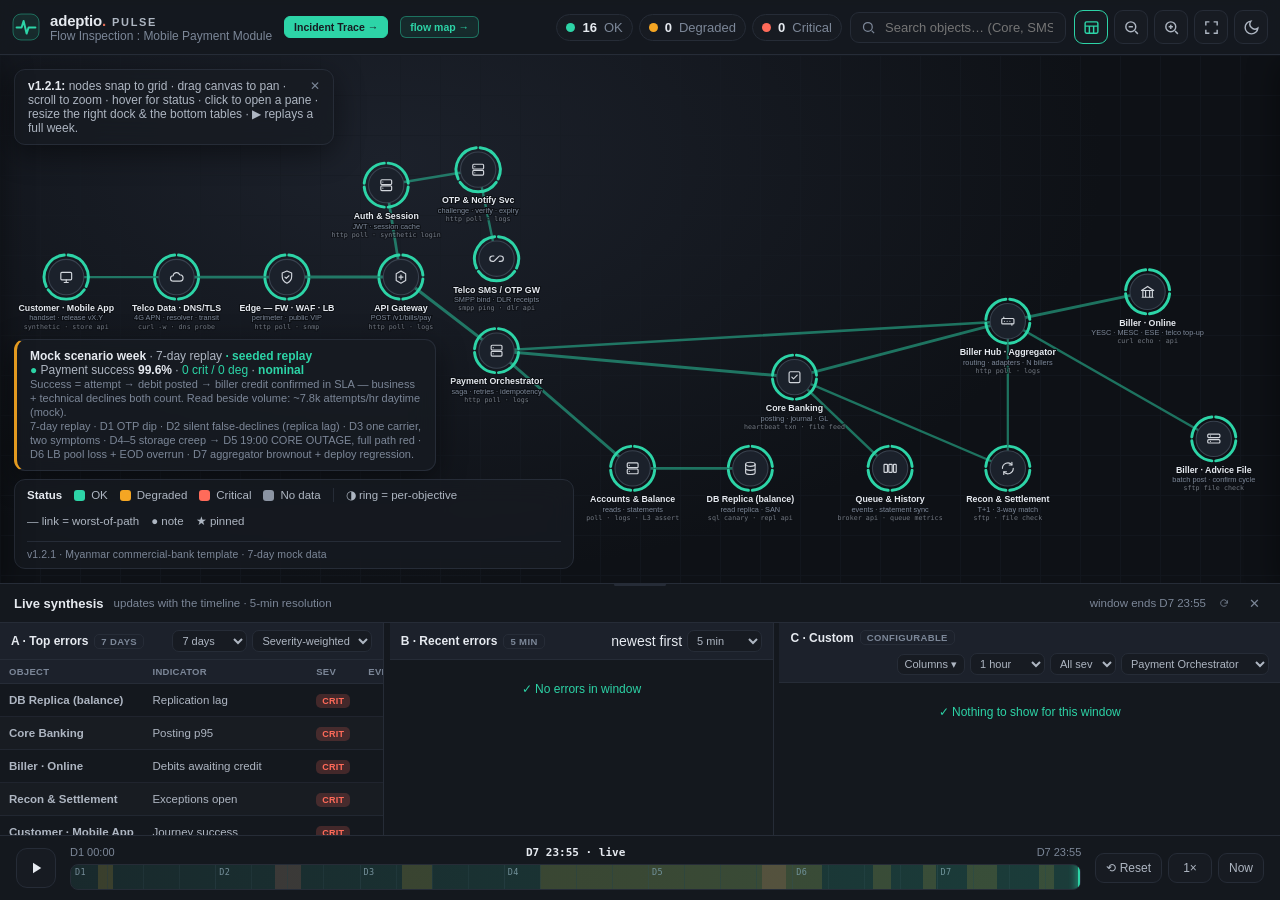
==== commit 7f2c4a94: "main: scenario card — left-side above legend, resizable, minimizable to icon (1/2)" ====
--- a/index.html
+++ b/index.html
@@ -39,9 +39,28 @@
     <div class="grid-bg"></div>
     <svg class="canvas" id="canvas"><g id="viewport"><g id="links"></g><g id="nodes"></g></g></svg>
     <div class="hint" id="hint"><span class="x" id="hintx">✕</span><b>v1.2.1:</b> nodes snap to grid · drag canvas to pan · scroll to zoom · hover for status · click to open a pane · resize the right dock &amp; the bottom tables · ▶ replays a full week.</div>
-    <div class="scenario" id="scenario"></div>
     <div class="hovercard" id="hovercard"></div>
-    <div class="legend" id="legend"></div>
+    <!-- BOTTOM-LEFT STACK — the scenario card sits directly on top of the status
+         legend (legend keeps its anchor; the card grows upward from it). The whole
+         stack slides right together when the RCA panel opens. -->
+    <div class="leftstack" id="leftstack">
+      <!-- minimised form: scenario glyph + a severity dot that still reports the
+           strongest currently-open incident window (colour = status, i.e. data). -->
+      <button class="scchip" id="scchip" type="button" aria-expanded="false" hidden>
+        <svg viewBox="0 0 24 24" width="15" height="15" fill="none" stroke="currentColor" stroke-width="1.7" stroke-linecap="round" stroke-linejoin="round" aria-hidden="true">
+          <rect x="3" y="5" width="18" height="16" rx="3"/><path d="M3 10h18M8 3.2v3.6M16 3.2v3.6"/>
+          <path d="M6.6 15.8h2.5l1.2-2.6 1.7 4.4 1.1-1.8h3.3"/>
+        </svg>
+        <span>Scenario</span><i class="sev" id="scchipdot"></i>
+      </button>
+      <div class="scenario" id="scenario">
+        <button class="sc-min" id="scmin" type="button" title="Minimise to icon" aria-label="Minimise the scenario card">−</button>
+        <div class="sc-body" id="scbody"></div>
+        <span class="sc-rz"  id="scrz"  title="Drag to resize width"></span>
+        <span class="sc-rzc" id="scrzc" title="Drag to resize width &amp; height"></span>
+      </div>
+      <div class="legend" id="legend"></div>
+    </div>
     <!-- F3 · incident / RCA panel — left slide-in, mirrors the right dock.
          Opened by clicking a row in the bottom tables; ✕ or Esc closes it. -->
     <aside class="rcapanel" id="rcapanel" aria-hidden="true">
--- a/assets/styles.css
+++ b/assets/styles.css
@@ -1,4 +1,5 @@
-/* Adeptio Live Status — Pay Bill · stylesheet (extracted verbatim from the single-file build) */
+/* ADEPTIO Pulse — Flow Inspection : Mobile Payment Module · stylesheet
+   (extracted verbatim from the single-file build) */
 :root{
   --ok:#2dd4a7; --warn:#f5a623; --crit:#ff6b5a; --unk:#8b94a3; --maint:#7aa2ff;
   --font:-apple-system,BlinkMacSystemFont,"Segoe UI",Roboto,Inter,Arial,sans-serif;
@@ -11,6 +12,9 @@
   --node:#1b212b; --nodeStroke:#39424f; --grid:#171c24; --accent:#2dd4a7; --shadow:0 8px 30px rgba(0,0,0,.45);
   --chipink:#2dd4a7; --chipbg:rgba(45,212,167,.10); --chipline:rgba(45,212,167,.42);
   --zebra:rgba(255,255,255,.015);
+  /* house brand coral — the full-stop in the wordmark. CHROME only: deliberately
+     off the --crit hue so a brand mark can never be read as a status mark. */
+  --coral:#dd6b55;
 }
 html[data-theme="light"]{
   --bg:#eef1f5; --bg2:#e7ebf0; --panel:#ffffff; --panel2:#f6f8fa; --glass:rgba(255,255,255,.80);
@@ -18,6 +22,7 @@
   --node:#ffffff; --nodeStroke:#cdd5df; --grid:#e6eaf0; --accent:#0e8a5f; --shadow:0 8px 30px rgba(20,30,50,.12);
   --ok:#0e8a5f; --warn:#b45309; --crit:#ce3b24; --unk:#6b7280; --maint:#3b62c4; --zebra:rgba(20,30,50,.015);
   --chipink:#0a6e4c; --chipbg:rgba(14,138,95,.09); --chipline:rgba(14,138,95,.34);
+  --coral:#c0392b;
 }
 *{box-sizing:border-box}
 html,body{height:100%;margin:0}
@@ -28,10 +33,18 @@
 /* top bar */
 .topbar{display:flex;align-items:center;gap:14px;padding:10px 16px;background:var(--glass);backdrop-filter:blur(12px) saturate(140%);border-bottom:1px solid var(--line);z-index:20}
 .brand{display:flex;align-items:center;gap:10px;min-width:0}
-.logo{width:28px;height:28px;border-radius:8px;background:linear-gradient(135deg,#2dd4a7,#12a3a3);color:#04241f;font-weight:800;display:flex;align-items:center;justify-content:center;font-size:15px;flex:0 0 auto}
-.brand .t{font-weight:650;font-size:15px;white-space:nowrap}
+/* ADEPTIO Pulse mark — rounded-square badge carrying an ECG/pulse trace.
+   Chrome, not data: the stroke uses the chrome/link accent token and the badge
+   never changes colour with status. Vector, so it stays crisp at 22–28px. */
+.pulsemark{flex:0 0 auto;display:block}
+.pulsemark .pm-badge{fill:var(--chipbg);stroke:var(--chipline)}
+.pulsemark .pm-trace{fill:none;stroke:var(--chipink);stroke-width:2;stroke-linecap:round;stroke-linejoin:round}
+.brand .t{font-weight:650;font-size:15px;white-space:nowrap;display:flex;align-items:baseline;gap:6px}
+/* lowercase wordmark + coral full-stop, then PULSE as a lighter small-caps word */
+.wm{font-weight:800;letter-spacing:-.012em;color:var(--ink)}
+.wm i{font-style:normal;color:var(--coral)}
+.pulseword{font-size:11px;font-weight:600;letter-spacing:.15em;text-transform:uppercase;color:var(--ink2)}
 .brand .s{color:var(--muted);font-size:12px;white-space:nowrap}
-.ver{font-size:10.5px;font-weight:700;color:var(--accent);border:1px solid var(--accent);border-radius:6px;padding:1px 6px;margin-left:6px}
 /* page-2 link chip — sits beside the version chip; tuned for both themes */
 .navchip{display:inline-flex;align-items:center;gap:5px;flex:none;font-size:10.5px;font-weight:700;
   color:var(--chipink);background:var(--chipbg);border:1px solid var(--chipline);border-radius:6px;
@@ -214,16 +227,52 @@
 .rtopen:hover{text-decoration:underline}
 .rtnone{font-size:11.5px;color:var(--muted);line-height:1.5}
 /* keep the stage furniture clear of the panel while it is open */
-.hint,.legend{transition:left .28s}
-body.rca-open .hint,body.rca-open .legend{left:calc(var(--rcaW) + 14px)}
+.hint,.leftstack{transition:left .28s}
+body.rca-open .hint,body.rca-open .leftstack{left:calc(var(--rcaW) + 14px)}
 
 /* legend / hint / scenario */
-.legend{position:absolute;left:14px;bottom:14px;display:flex;gap:12px;align-items:center;background:var(--glass);backdrop-filter:blur(12px);border:1px solid var(--line);border-radius:11px;padding:8px 12px;font-size:11.5px;color:var(--ink2);z-index:15;flex-wrap:wrap;max-width:min(560px,68vw)}
+/* BOTTOM-LEFT STACK: scenario card above the status legend, one anchor for both.
+   Bottom-anchored, so the card grows UPWARD and the legend never moves. The
+   wrapper itself is click-through; only the cards take pointer events. */
+.leftstack{position:absolute;left:14px;bottom:14px;z-index:15;display:flex;flex-direction:column;align-items:flex-start;gap:8px;pointer-events:none;max-width:calc(100% - 28px)}
+.leftstack>*{pointer-events:auto}
+.legend{display:flex;gap:12px;align-items:center;background:var(--glass);backdrop-filter:blur(12px);border:1px solid var(--line);border-radius:11px;padding:8px 12px;font-size:11.5px;color:var(--ink2);flex-wrap:wrap;max-width:min(560px,68vw)}
 .legend .li{display:flex;align-items:center;gap:6px}.legend .sw{width:11px;height:11px;border-radius:3px}.legend .sep{width:1px;height:14px;background:var(--line)}
+/* build + provenance remarks, shifted out of the top bar — always its own last
+   row inside the legend card, muted so it never competes with the status keys. */
+.legend .lgfoot{flex:0 0 100%;margin-top:1px;padding-top:6px;border-top:1px solid var(--line);
+  color:var(--muted);font-size:10.5px;letter-spacing:.01em;white-space:normal}
 .hint{position:absolute;left:14px;top:14px;background:var(--glass);backdrop-filter:blur(12px);border:1px solid var(--line);border-radius:11px;padding:9px 13px;font-size:12px;color:var(--ink2);z-index:15;max-width:320px;box-shadow:var(--shadow)}
 .hint b{color:var(--ink)}.hint .x{float:right;cursor:pointer;color:var(--muted);margin-left:10px}
-.scenario{position:absolute;top:14px;right:calc(var(--dockW) + 14px);background:var(--glass);backdrop-filter:blur(12px);border:1px solid var(--line);border-left:3px solid var(--warn);border-radius:11px;padding:9px 13px;font-size:12px;color:var(--ink2);z-index:14;max-width:320px;transition:right .28s;box-shadow:var(--shadow)}
-.scenario.wide{right:14px}.scenario b{color:var(--ink)}
+/* SCENARIO CARD — resizable frame. Width is a session-scoped custom property
+   (--scW, 260…520 by drag); height is governed by .sc-body's max-height, which
+   the engine sets to the free pocket above the legend, so the card scrolls
+   internally instead of ever riding over the hint card or a node label. */
+.scenario{position:relative;width:min(var(--scW,440px),33vw,calc(100vw - 28px));background:var(--glass);backdrop-filter:blur(12px);border:1px solid var(--line);border-left:3px solid var(--warn);border-radius:11px;padding:9px 13px;font-size:12px;color:var(--ink2);box-shadow:var(--shadow)}
+.scenario b{color:var(--ink)}
+.sc-body{overflow:auto;overscroll-behavior:contain;padding-right:18px}
+.sc-body::-webkit-scrollbar{width:7px}
+.sc-body::-webkit-scrollbar-thumb{background:var(--line);border-radius:4px}
+.sc-min{position:absolute;top:5px;right:6px;z-index:2;width:19px;height:19px;padding:0;display:flex;align-items:center;justify-content:center;font-size:16px;line-height:1;border:1px solid transparent;background:transparent;color:var(--muted);border-radius:5px;cursor:pointer}
+.sc-min:hover{color:var(--ink);border-color:var(--line);background:var(--panel)}
+.sc-min:focus-visible{outline:2px solid var(--chipink);outline-offset:1px}
+/* drag affordances: right edge = width, top-right corner = width + height */
+.sc-rz{position:absolute;top:10px;bottom:10px;right:-4px;width:8px;cursor:col-resize}
+.sc-rz::after{content:"";position:absolute;top:50%;left:2.5px;transform:translateY(-50%);width:3px;height:24px;border-radius:3px;background:var(--line)}
+.sc-rzc{position:absolute;top:-4px;right:-4px;width:16px;height:16px;cursor:nesw-resize}
+.sc-rzc::after{content:"";position:absolute;top:5px;right:5px;width:7px;height:7px;border-top:2px solid var(--line);border-right:2px solid var(--line);border-radius:0 3px 0 0}
+/* grips rest as quietly as the dock's and the table handle's, but come forward on
+   card hover so the frame reads as adjustable before you go looking for the edge */
+.scenario:hover .sc-rz::after{background:var(--ink2)}
+.scenario:hover .sc-rzc::after{border-color:var(--ink2)}
+.sc-rz:hover::after{background:var(--accent)}
+.sc-rzc:hover::after{border-color:var(--accent)}
+/* MINIMISED FORM — chrome-accent glyph chip; the dot alone carries status colour */
+.scchip{display:inline-flex;align-items:center;gap:7px;cursor:pointer;font-size:11.5px;font-weight:650;color:var(--chipink);background:var(--chipbg);backdrop-filter:blur(12px);border:1px solid var(--chipline);border-radius:10px;padding:6px 10px 6px 8px;box-shadow:var(--shadow)}
+.scchip[hidden]{display:none}
+.scchip:hover{border-color:var(--chipink)}
+.scchip:focus-visible{outline:2px solid var(--chipink);outline-offset:2px}
+.scchip .sev{width:8px;height:8px;border-radius:50%;background:var(--ok);flex:0 0 auto;margin-left:1px}
 
 /* bottom live tables */
 .bottom{position:relative;min-width:0;height:var(--bh);background:var(--glass);backdrop-filter:blur(12px);border-top:1px solid var(--line);display:flex;flex-direction:column;z-index:18}
@@ -288,11 +337,27 @@
 .tl-right{display:flex;gap:6px;align-items:center;flex:0 0 auto}
 .speed{border:1px solid var(--line);background:var(--panel);color:var(--ink2);border-radius:9px;padding:7px 10px;cursor:pointer;font-size:12px;min-width:44px}.speed:hover{border-color:var(--accent)}
 .ghost{position:absolute;bottom:30px;transform:translateX(-50%);background:var(--panel);border:1px solid var(--line);border-radius:7px;padding:3px 7px;font-size:11px;font-family:var(--mono);color:var(--ink);pointer-events:none;opacity:0;transition:opacity .1s;white-space:nowrap;z-index:5}.ghost.on{opacity:1}
-@media(max-width:820px){.dock{width:100vw}.rcapanel{width:100vw}.scenario{display:none}.summary .scount .lbl{display:none}
-  body.rca-open .hint,body.rca-open .legend{left:14px}}
+@media(max-width:820px){.dock{width:100vw}.rcapanel{width:100vw}.scenario,.scchip{display:none}.summary .scount .lbl{display:none}
+  body.rca-open .hint,body.rca-open .leftstack{left:14px}}
 /* Narrow desktops (kept last so it wins on source order): the top bar had ~2px of slack before the page-2 chip was
    added, so shed the most redundant items first. The version chip repeats the
    brand subtitle, and freshness repeats the timeline clock. */
-@media(max-width:1400px){ .ver{display:none} }
-@media(max-width:1300px){ .freshness{display:none} .brand .s{display:none} }
+/* The top bar is a grid item, so its default min-width:auto let its min-content
+   push .app wider than the viewport (the bar measured 1482px inside a 1366px
+   window before this). min-width:0 lets it shrink and the flex children absorb
+   it instead. */
+.topbar{min-width:0;overflow:hidden}
+/* The version/template chip moved to the legend card. Spending the space it
+   freed on a tighter rhythm below 1440 keeps the flow-name subtitle legible all
+   the way down to 1280, where the old build had already dropped its subtitle. */
+@media(max-width:1440px){ .topbar{gap:10px;padding-left:12px;padding-right:12px} .search{min-width:150px}
+  .summary{gap:6px} .scount{padding:5px 9px} }
+/* the "as of" clock is the first thing to go — the timeline restates it, and
+   dropping it is what buys the flow name its full width at 1366. */
+@media(max-width:1400px){ .freshness{display:none} }
+/* below 1300 the nav chips shed their qualifier words rather than the flow name */
+@media(max-width:1300px){ .topbar{gap:8px} .search{min-width:140px} .chiplong{display:none} }
+@media(max-width:1180px){ .brand .s{display:none} }
 .brand{overflow:hidden}   /* guard: clip the brand rather than paint over the chip */
+.brand>div{min-width:0}
+.brand .s{overflow:hidden;text-overflow:ellipsis}
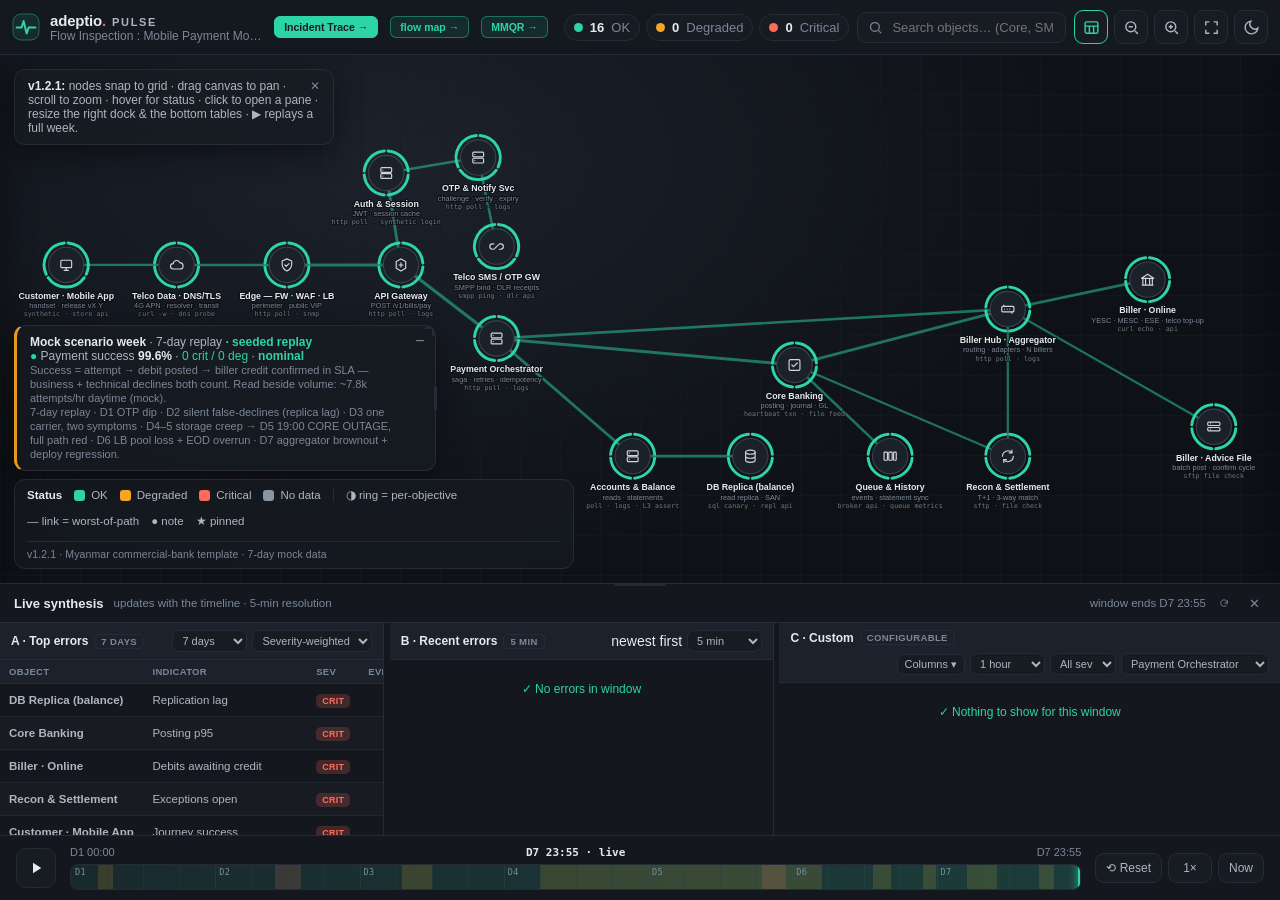
==== commit d24edebd: "main: MMQR use case — styles + dashboard nav Co-Authored-By: Claude Fable 5 <noreply@anthropic.com> " ====
--- a/index.html
+++ b/index.html
@@ -21,7 +21,7 @@
       </svg>
       <div><div class="t"><span class="wm">adeptio<i>.</i></span><span class="pulseword">Pulse</span></div><div class="s">Flow Inspection : Mobile Payment Module</div></div>
     </div>
-    <!--SF-STRIP-START--><a class="navchip main" href="incident-trace.html" title="Open the Incident Trace portal (page 3)">Incident Trace<span class="chiplong"> &middot; Portal</span> &rarr;</a><a class="navchip" href="flow-instrumentation.html" title="Open the use-case flow map (page 2)"><span class="chiplong">Use-case &middot; </span>flow map &rarr;</a><!--SF-STRIP-END-->
+    <!--SF-STRIP-START--><a class="navchip main" href="incident-trace.html" title="Open the Incident Trace portal (page 3)">Incident Trace<span class="chiplong"> &middot; Portal</span> &rarr;</a><a class="navchip" href="flow-instrumentation.html" title="Open the instrumented flow map (page 2)"><span class="chiplong">Instrumented &middot; </span>flow map &rarr;</a><a class="navchip" href="usecase-mmqr.html" title="Open the MMQR use-case architecture doc (page 4)"><span class="chiplong">use case &middot; </span>MMQR &rarr;</a><!--SF-STRIP-END-->
     <div class="spacer"></div>
     <div class="summary" id="summary"></div>
     <div class="freshness"><span class="livedot" id="livedot"></span><span id="asof">as of —</span></div>
